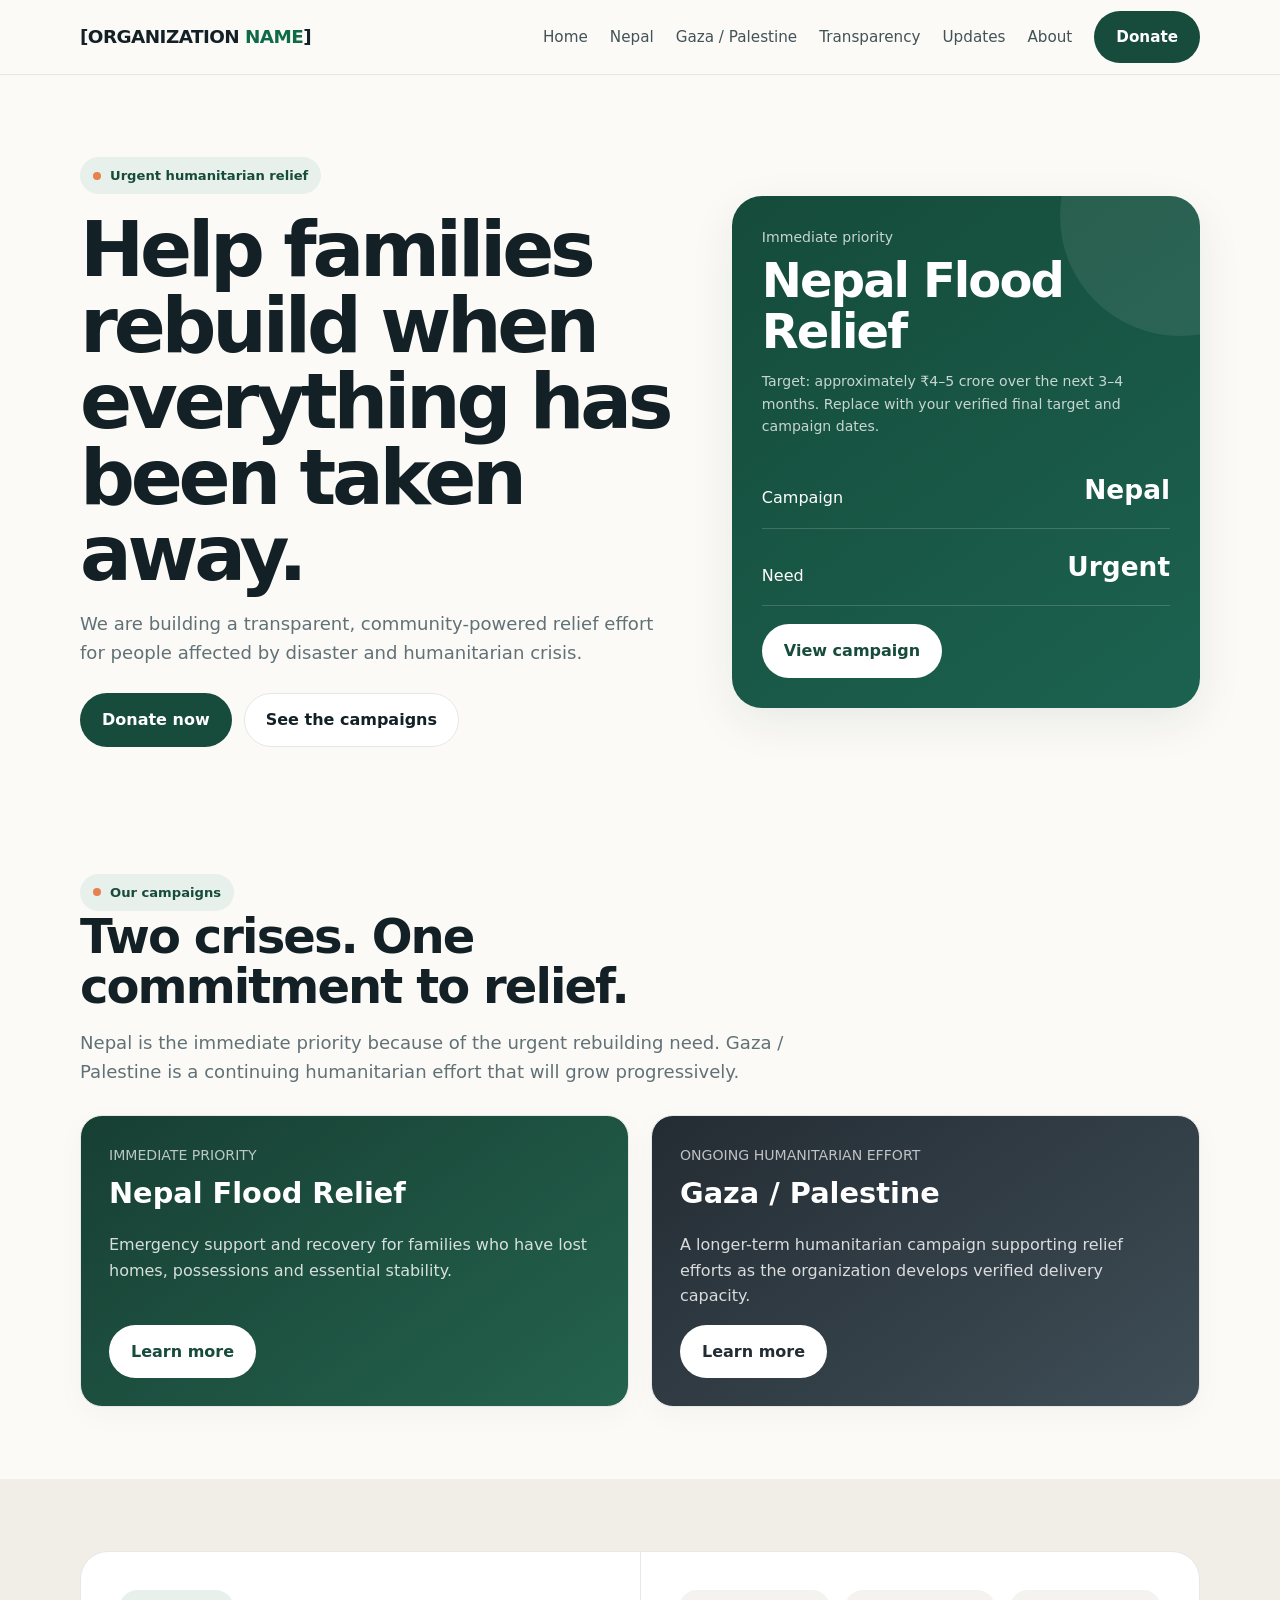
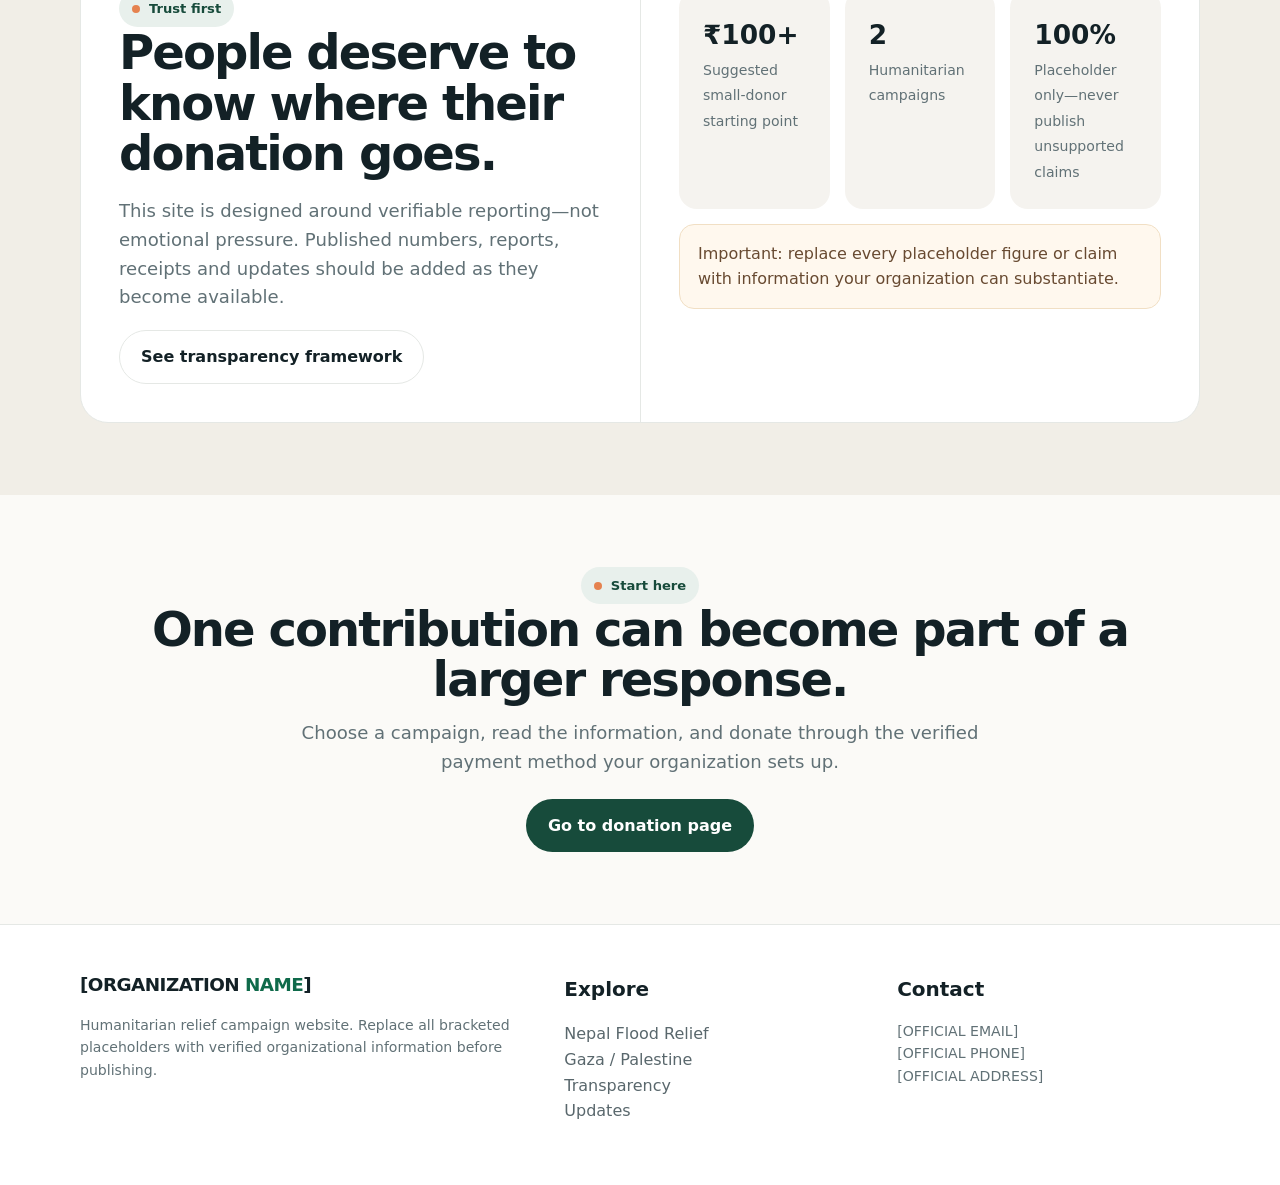
==== index.html @ 9896274b "Add files via upload" ====
<!doctype html>
<html lang="en">
<head>
<meta charset="utf-8">
<meta name="viewport" content="width=device-width, initial-scale=1">
<title>Humanitarian Relief | [ORGANIZATION NAME]</title>
<meta name="description" content="Humanitarian relief campaign website for Nepal flood relief and Gaza / Palestine humanitarian support.">
<link rel="stylesheet" href="styles.css">
</head>
<body>

<nav class="nav">
  <div class="container nav-inner">
    <a class="brand" href="index.html">[ORGANIZATION <span>NAME</span>]</a>
    <button class="menu" aria-label="Open menu" onclick="document.querySelector('.nav-links').classList.toggle('open')">☰</button>
    <div class="nav-links">
      <a href="index.html">Home</a>
      <a href="nepal.html">Nepal</a>
      <a href="gaza.html">Gaza / Palestine</a>
      <a href="transparency.html">Transparency</a>
      <a href="updates.html">Updates</a>
      <a href="about.html">About</a>
      <a class="btn btn-primary" href="donate.html">Donate</a>
    </div>
  </div>
</nav>

<main>
<section class="hero">
  <div class="container hero-grid">
    <div>
      <div class="kicker">Urgent humanitarian relief</div>
      <h1>Help families rebuild when everything has been taken away.</h1>
      <p class="lead">We are building a transparent, community-powered relief effort for people affected by disaster and humanitarian crisis.</p>
      <div class="hero-actions">
        <a class="btn btn-primary" href="donate.html">Donate now</a>
        <a class="btn btn-soft" href="#campaigns">See the campaigns</a>
      </div>
    </div>
    <div class="hero-card">
      <div class="small">Immediate priority</div>
      <h2 style="margin-top:7px">Nepal Flood Relief</h2>
      <p class="small">Target: approximately ₹4–5 crore over the next 3–4 months. Replace with your verified final target and campaign dates.</p>
      <div class="metric"><span>Campaign</span><strong>Nepal</strong></div>
      <div class="metric"><span>Need</span><strong>Urgent</strong></div>
      <a class="btn" style="background:#fff;color:var(--green);margin-top:18px" href="nepal.html">View campaign</a>
    </div>
  </div>
</section>

<section class="section" id="campaigns">
  <div class="container">
    <div style="max-width:720px">
      <div class="kicker">Our campaigns</div>
      <h2>Two crises. One commitment to relief.</h2>
      <p class="lead">Nepal is the immediate priority because of the urgent rebuilding need. Gaza / Palestine is a continuing humanitarian effort that will grow progressively.</p>
    </div>
    <div class="grid-2" style="margin-top:28px">
      <article class="card campaign nepal">
        <div>
          <div class="small" style="color:rgba(255,255,255,.7)">IMMEDIATE PRIORITY</div>
          <h3 style="font-size:1.8rem">Nepal Flood Relief</h3>
          <p class="desc">Emergency support and recovery for families who have lost homes, possessions and essential stability.</p>
        </div>
        <a class="btn" style="background:#fff;color:var(--green);align-self:flex-start" href="nepal.html">Learn more</a>
      </article>
      <article class="card campaign gaza">
        <div>
          <div class="small" style="color:rgba(255,255,255,.7)">ONGOING HUMANITARIAN EFFORT</div>
          <h3 style="font-size:1.8rem">Gaza / Palestine</h3>
          <p class="desc">A longer-term humanitarian campaign supporting relief efforts as the organization develops verified delivery capacity.</p>
        </div>
        <a class="btn" style="background:#fff;color:#242c33;align-self:flex-start" href="gaza.html">Learn more</a>
      </article>
    </div>
  </div>
</section>

<section class="section section-alt">
  <div class="container split">
    <div>
      <div class="kicker">Trust first</div>
      <h2>People deserve to know where their donation goes.</h2>
      <p class="lead">This site is designed around verifiable reporting—not emotional pressure. Published numbers, reports, receipts and updates should be added as they become available.</p>
      <a class="btn btn-soft" href="transparency.html">See transparency framework</a>
    </div>
    <div>
      <div class="statrow">
        <div class="stat"><strong>₹100+</strong><span class="small">Suggested small-donor starting point</span></div>
        <div class="stat"><strong>2</strong><span class="small">Humanitarian campaigns</span></div>
        <div class="stat"><strong>100%</strong><span class="small">Placeholder only—never publish unsupported claims</span></div>
      </div>
      <p class="note" style="margin-top:15px">Important: replace every placeholder figure or claim with information your organization can substantiate.</p>
    </div>
  </div>
</section>

<section class="section">
  <div class="container center">
    <div class="kicker">Start here</div>
    <h2>One contribution can become part of a larger response.</h2>
    <p class="lead" style="margin:0 auto 22px">Choose a campaign, read the information, and donate through the verified payment method your organization sets up.</p>
    <a class="btn btn-primary" href="donate.html">Go to donation page</a>
  </div>
</section>
</main>

<footer class="footer">
  <div class="container footer-grid">
    <div>
      <div class="brand">[ORGANIZATION <span>NAME</span>]</div>
      <p class="small">Humanitarian relief campaign website. Replace all bracketed placeholders with verified organizational information before publishing.</p>
    </div>
    <div>
      <h3>Explore</h3>
      <p><a href="nepal.html">Nepal Flood Relief</a><br><a href="gaza.html">Gaza / Palestine</a><br><a href="transparency.html">Transparency</a><br><a href="updates.html">Updates</a></p>
    </div>
    <div>
      <h3>Contact</h3>
      <p class="small">[OFFICIAL EMAIL]<br>[OFFICIAL PHONE]<br>[OFFICIAL ADDRESS]</p>
    </div>
  </div>
</footer>

</body>
</html>
---- styles.css ----
:root{
  --ink:#132126;
  --muted:#617176;
  --paper:#fbfaf7;
  --white:#fff;
  --line:#e5e8e5;
  --green:#174b3b;
  --green2:#0f6a4a;
  --sand:#eee5d6;
  --orange:#e5824f;
  --shadow:0 14px 45px rgba(19,33,38,.08);
  --radius:22px;
}
*{box-sizing:border-box}
html{scroll-behavior:smooth}
body{margin:0;font-family:Inter,system-ui,-apple-system,BlinkMacSystemFont,"Segoe UI",sans-serif;color:var(--ink);background:var(--paper);line-height:1.6}
a{color:inherit;text-decoration:none}
img{max-width:100%;display:block}
.container{width:min(1120px,92%);margin:auto}
.nav{position:sticky;top:0;z-index:20;background:rgba(251,250,247,.92);backdrop-filter:blur(14px);border-bottom:1px solid var(--line)}
.nav-inner{height:74px;display:flex;align-items:center;justify-content:space-between;gap:20px}
.brand{font-weight:850;letter-spacing:-.03em;font-size:1.15rem}
.brand span{color:var(--green2)}
.nav-links{display:flex;gap:22px;align-items:center;font-size:.95rem;color:#435257}
.nav-links a:hover{color:var(--green2)}
.menu{display:none;border:0;background:transparent;font-size:1.4rem}
.btn{display:inline-flex;align-items:center;justify-content:center;border-radius:999px;padding:13px 21px;font-weight:750;border:1px solid transparent;cursor:pointer;transition:.2s}
.btn-primary{background:var(--green);color:#fff}
.btn-primary:hover{transform:translateY(-1px);background:#103b2f}
.btn-soft{background:#fff;border-color:var(--line)}
.btn-soft:hover{border-color:#c9d0cb}
.hero{padding:82px 0 55px}
.hero-grid{display:grid;grid-template-columns:1.12fr .88fr;gap:56px;align-items:center}
.kicker{display:inline-flex;align-items:center;gap:9px;background:#e8f0ec;color:var(--green);padding:8px 13px;border-radius:999px;font-weight:800;font-size:.82rem}
.kicker:before{content:"";width:8px;height:8px;border-radius:50%;background:var(--orange)}
h1{font-size:clamp(2.7rem,6vw,5.2rem);line-height:.99;letter-spacing:-.055em;margin:18px 0}
h2{font-size:clamp(2rem,4vw,3rem);letter-spacing:-.04em;line-height:1.05;margin:0 0 14px}
h3{margin:.2rem 0 .55rem;font-size:1.25rem}
.lead{font-size:1.13rem;color:var(--muted);max-width:64ch}
.hero-actions{display:flex;gap:12px;flex-wrap:wrap;margin-top:25px}
.hero-card{background:linear-gradient(145deg,#154b3a,#1c6250);color:#fff;border-radius:30px;padding:30px;box-shadow:var(--shadow);position:relative;overflow:hidden}
.hero-card:after{content:"";position:absolute;width:240px;height:240px;border-radius:50%;right:-100px;top:-100px;background:rgba(255,255,255,.08)}
.metric{display:flex;justify-content:space-between;gap:15px;align-items:end;padding:17px 0;border-bottom:1px solid rgba(255,255,255,.17)}
.metric:last-child{border-bottom:0}
.metric strong{font-size:1.65rem}
.small{font-size:.88rem;color:var(--muted)}
.hero-card .small{color:rgba(255,255,255,.76)}
.section{padding:72px 0}
.section-alt{background:#f1eee7}
.grid-2{display:grid;grid-template-columns:repeat(2,1fr);gap:22px}
.grid-3{display:grid;grid-template-columns:repeat(3,1fr);gap:22px}
.card{background:#fff;border:1px solid var(--line);border-radius:var(--radius);padding:25px;box-shadow:0 8px 30px rgba(19,33,38,.03)}
.campaign{padding:28px;min-height:270px;display:flex;flex-direction:column;justify-content:space-between}
.campaign.nepal{background:linear-gradient(145deg,#173f33,#24634e);color:#fff}
.campaign.gaza{background:linear-gradient(145deg,#242c33,#3f4e57);color:#fff}
.campaign .desc{color:rgba(255,255,255,.82)}
.progress{height:10px;border-radius:999px;background:rgba(255,255,255,.18);overflow:hidden;margin:17px 0 8px}
.progress > div{height:100%;width:18%;background:#fff;border-radius:inherit}
.split{display:grid;grid-template-columns:1fr 1fr;gap:0;border:1px solid var(--line);border-radius:28px;overflow:hidden;background:#fff}
.split > div{padding:38px}
.split > div+div{border-left:1px solid var(--line)}
.statrow{display:grid;grid-template-columns:repeat(3,1fr);gap:15px}
.stat{padding:24px;border-radius:18px;background:#f5f3ef}
.stat strong{font-size:1.65rem;display:block}
.quote{font-size:1.35rem;line-height:1.4}
.footer{padding:45px 0;border-top:1px solid var(--line);background:#fff}
.footer-grid{display:grid;grid-template-columns:1.2fr .8fr .8fr;gap:30px}
footer a{color:#59676c}
.form{display:grid;gap:14px}
label{font-weight:700;font-size:.93rem}
input,select,textarea{width:100%;padding:14px 15px;border:1px solid #dfe3e0;border-radius:14px;font:inherit;background:#fff}
textarea{min-height:125px;resize:vertical}
.note{padding:16px 18px;background:#fff8ee;border:1px solid #f1dfc4;border-radius:15px;color:#684a31}
.center{text-align:center}
.breadcrumb{font-size:.9rem;color:var(--muted);margin-bottom:18px}
.page-hero{padding:65px 0 28px}
.faq details{background:#fff;border:1px solid var(--line);border-radius:16px;padding:18px 20px}
.faq details+details{margin-top:12px}
.faq summary{cursor:pointer;font-weight:800}
@media(max-width:820px){
  .nav-links{display:none;position:absolute;top:74px;left:0;right:0;background:var(--paper);padding:16px 4%;border-bottom:1px solid var(--line);flex-direction:column;align-items:flex-start}
  .nav-links.open{display:flex}
  .menu{display:block}
  .hero-grid,.grid-2,.grid-3,.split,.footer-grid{grid-template-columns:1fr}
  .split > div+div{border-left:0;border-top:1px solid var(--line)}
  .statrow{grid-template-columns:1fr}
  .hero{padding-top:54px}
  .section{padding:55px 0}
}
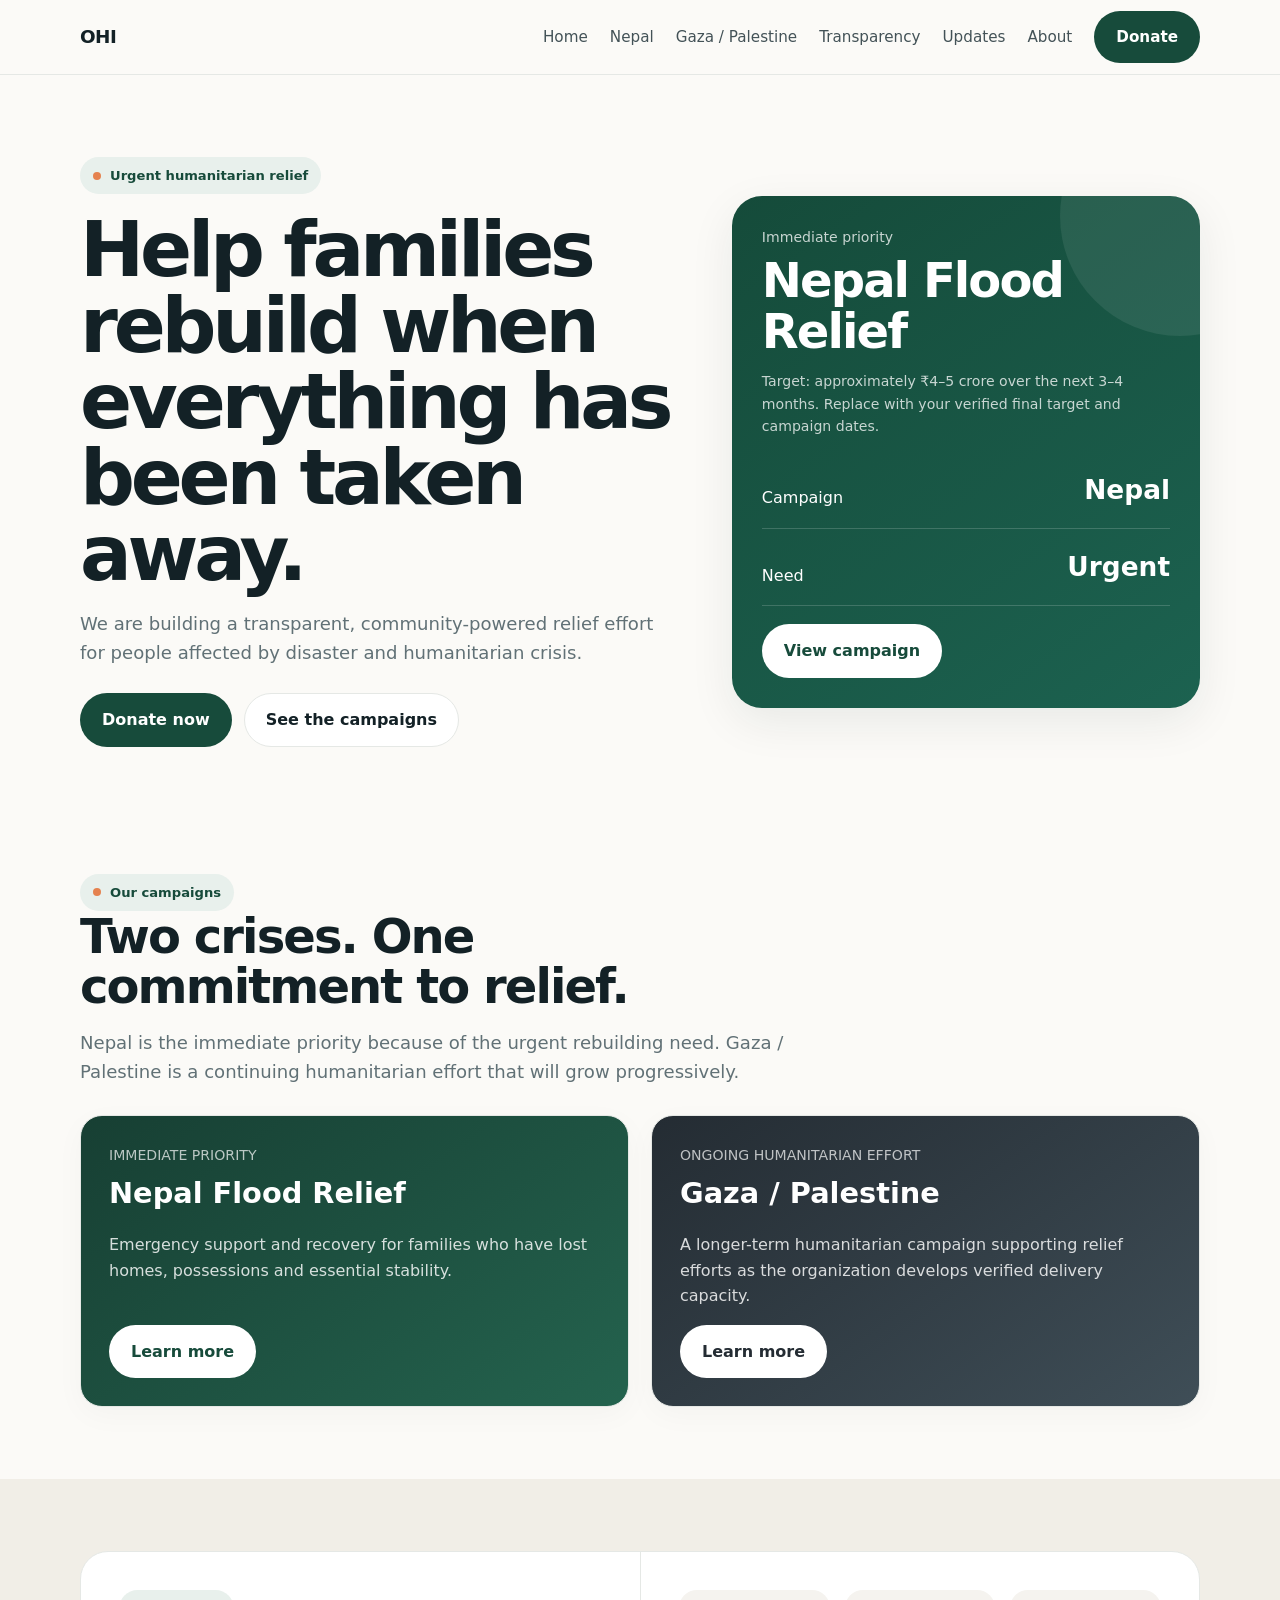
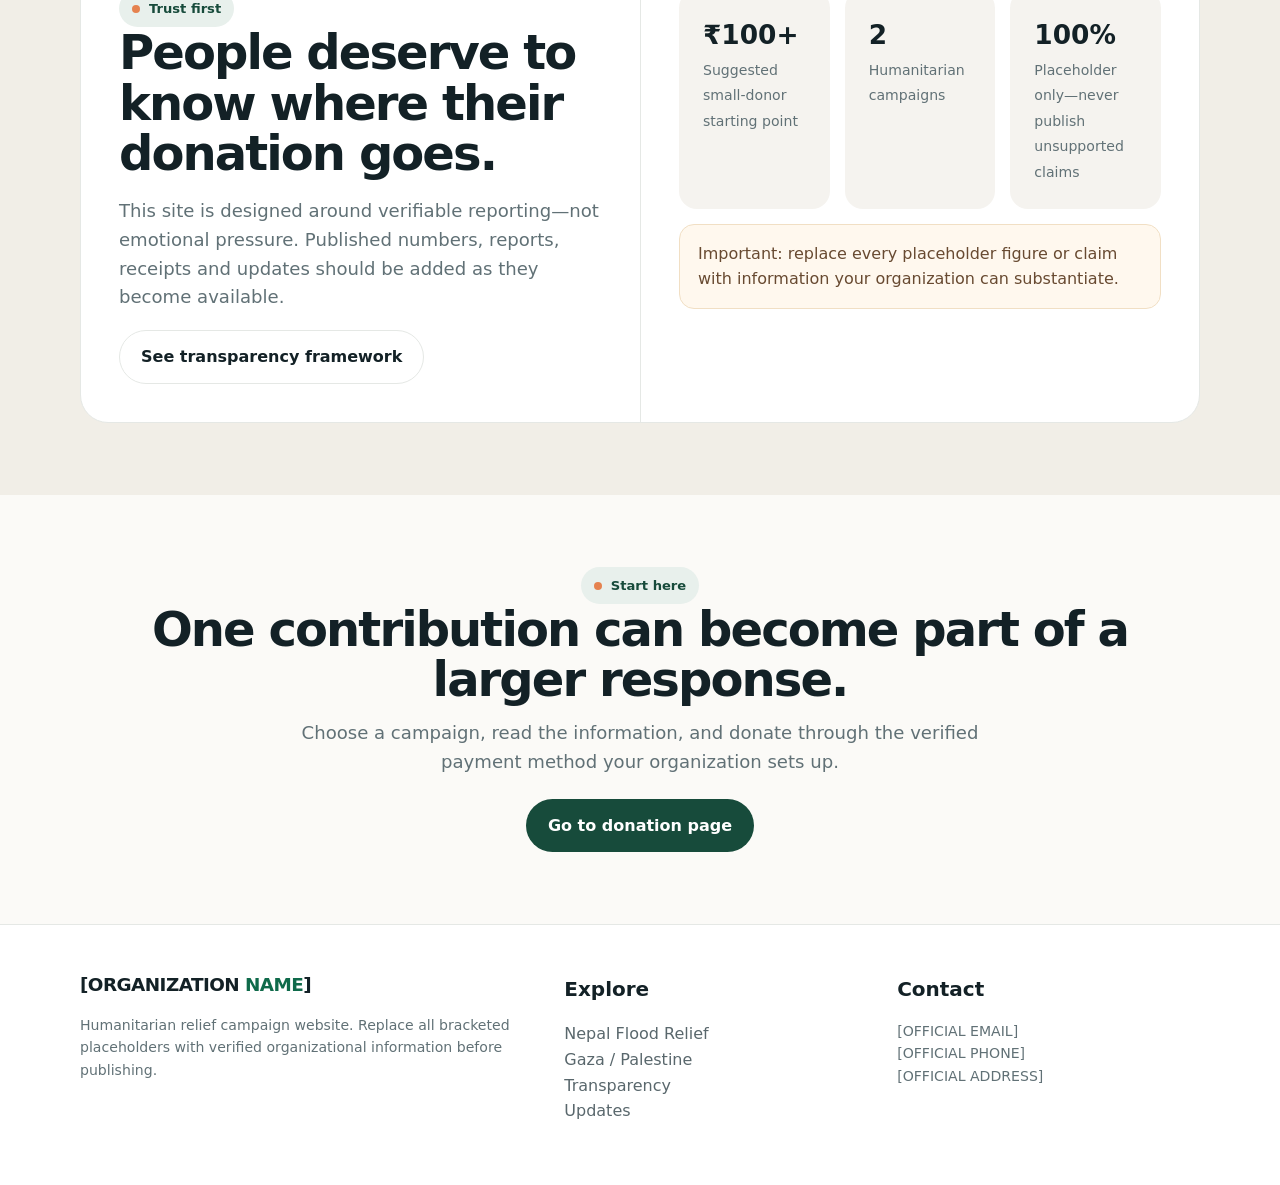
==== commit 1406b6e8: "Update index.html" ====
--- a/index.html
+++ b/index.html
@@ -11,7 +11,7 @@
 
 <nav class="nav">
   <div class="container nav-inner">
-    <a class="brand" href="index.html">[ORGANIZATION <span>NAME</span>]</a>
+    <a class="brand" href="index.html">OHI</a>
     <button class="menu" aria-label="Open menu" onclick="document.querySelector('.nav-links').classList.toggle('open')">☰</button>
     <div class="nav-links">
       <a href="index.html">Home</a>
@@ -123,4 +123,4 @@
 </footer>
 
 </body>
-</html>+</html>
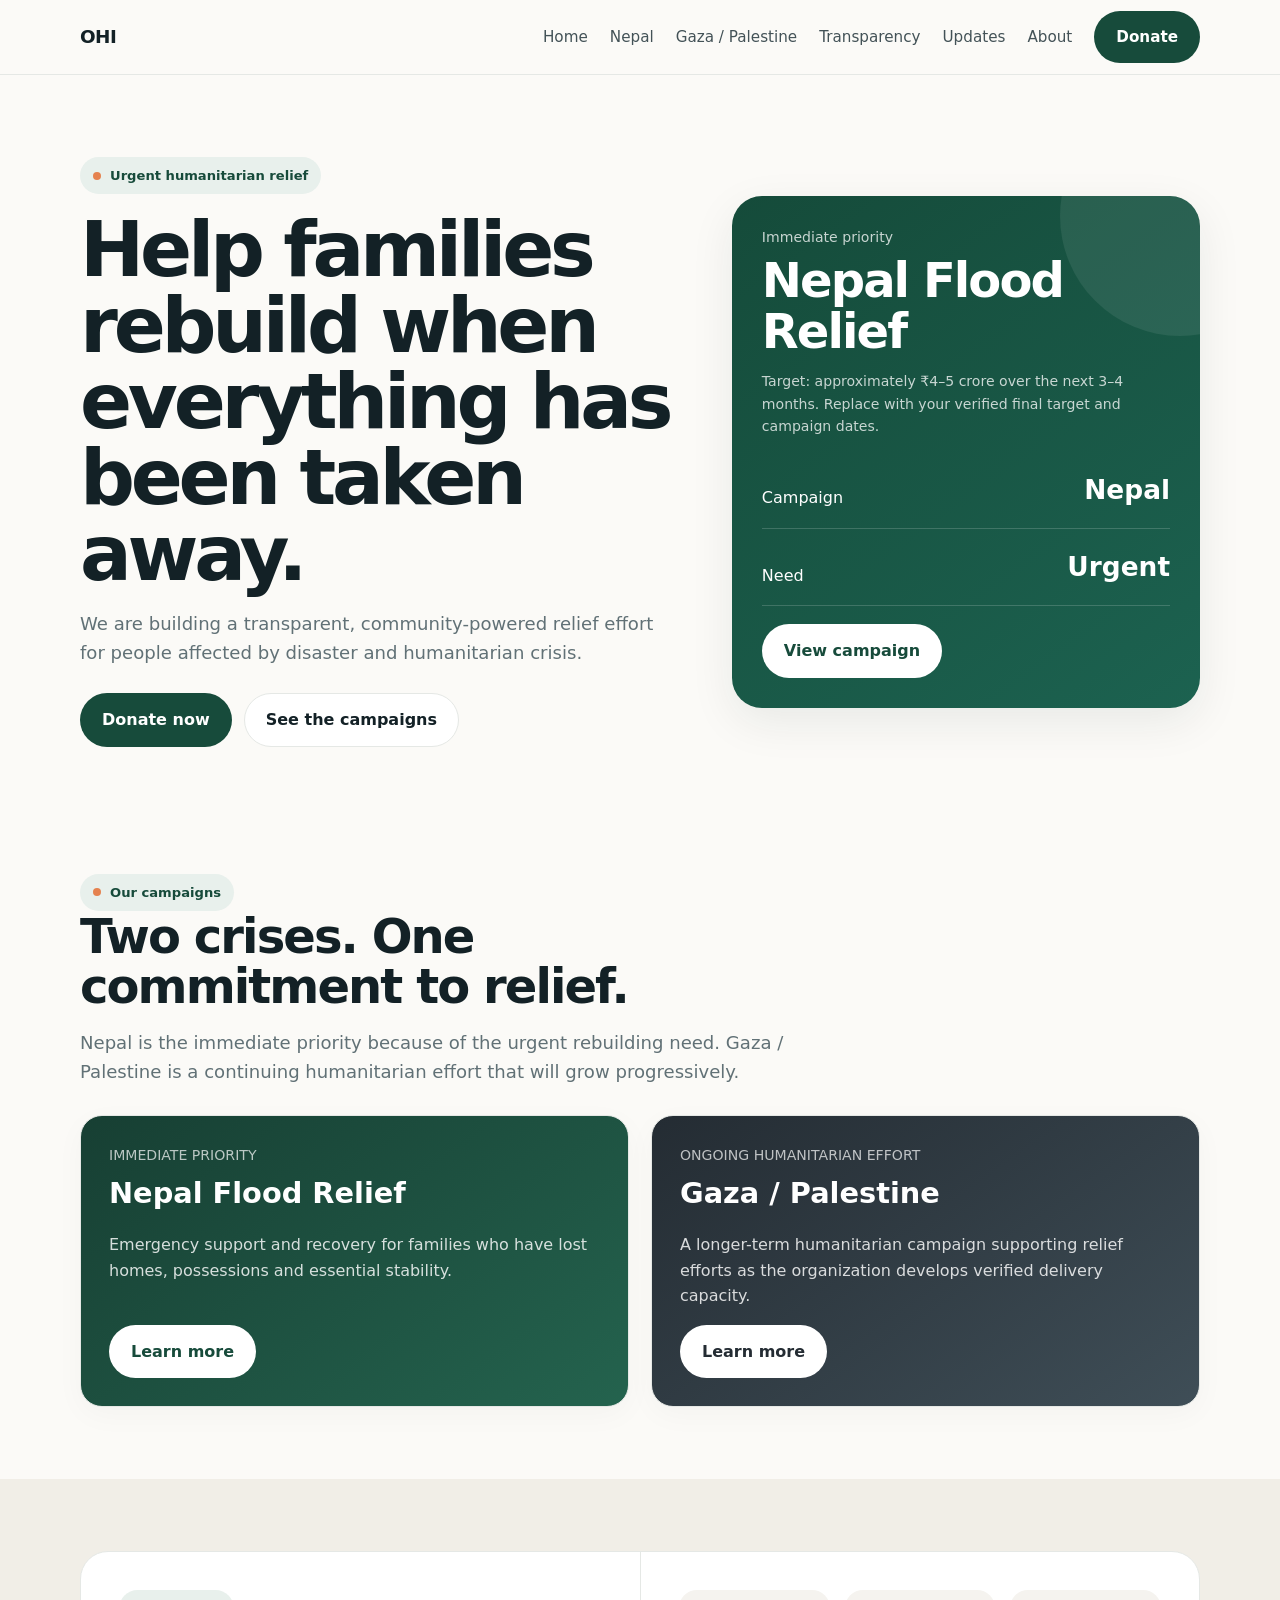
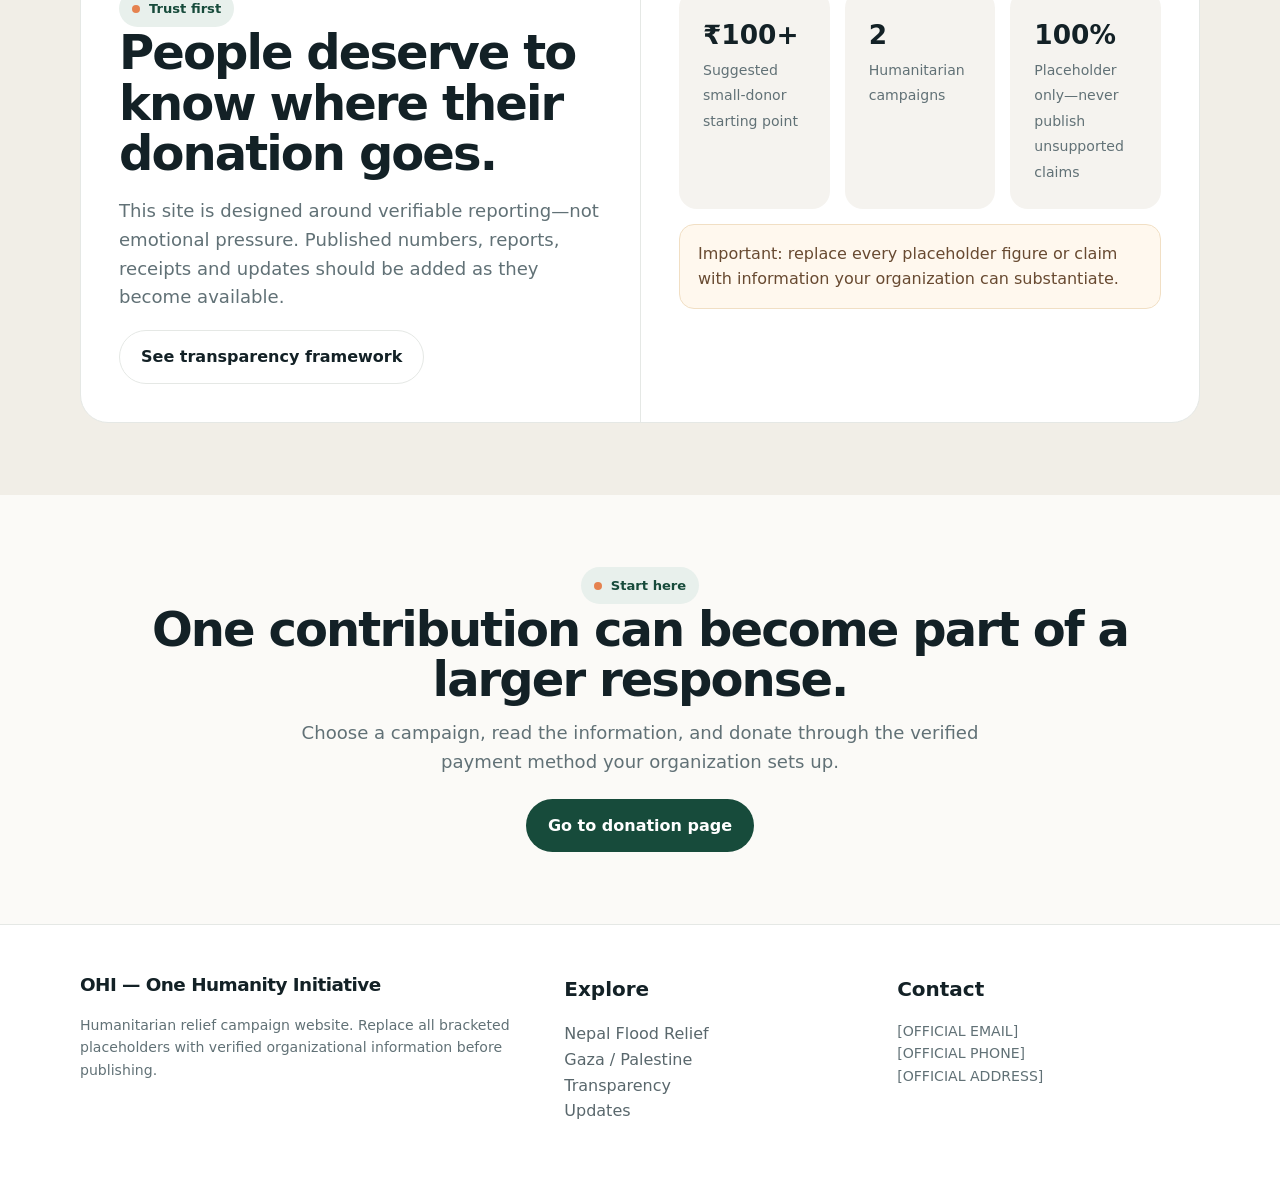
==== commit 0c547712: "Update index.html" ====
--- a/index.html
+++ b/index.html
@@ -3,7 +3,7 @@
 <head>
 <meta charset="utf-8">
 <meta name="viewport" content="width=device-width, initial-scale=1">
-<title>Humanitarian Relief | [ORGANIZATION NAME]</title>
+<title>OHI | One Humanity Initiative</title>
 <meta name="description" content="Humanitarian relief campaign website for Nepal flood relief and Gaza / Palestine humanitarian support.">
 <link rel="stylesheet" href="styles.css">
 </head>
@@ -108,7 +108,7 @@
 <footer class="footer">
   <div class="container footer-grid">
     <div>
-      <div class="brand">[ORGANIZATION <span>NAME</span>]</div>
+      <div class="brand">OHI — One Humanity Initiative</div>
       <p class="small">Humanitarian relief campaign website. Replace all bracketed placeholders with verified organizational information before publishing.</p>
     </div>
     <div>
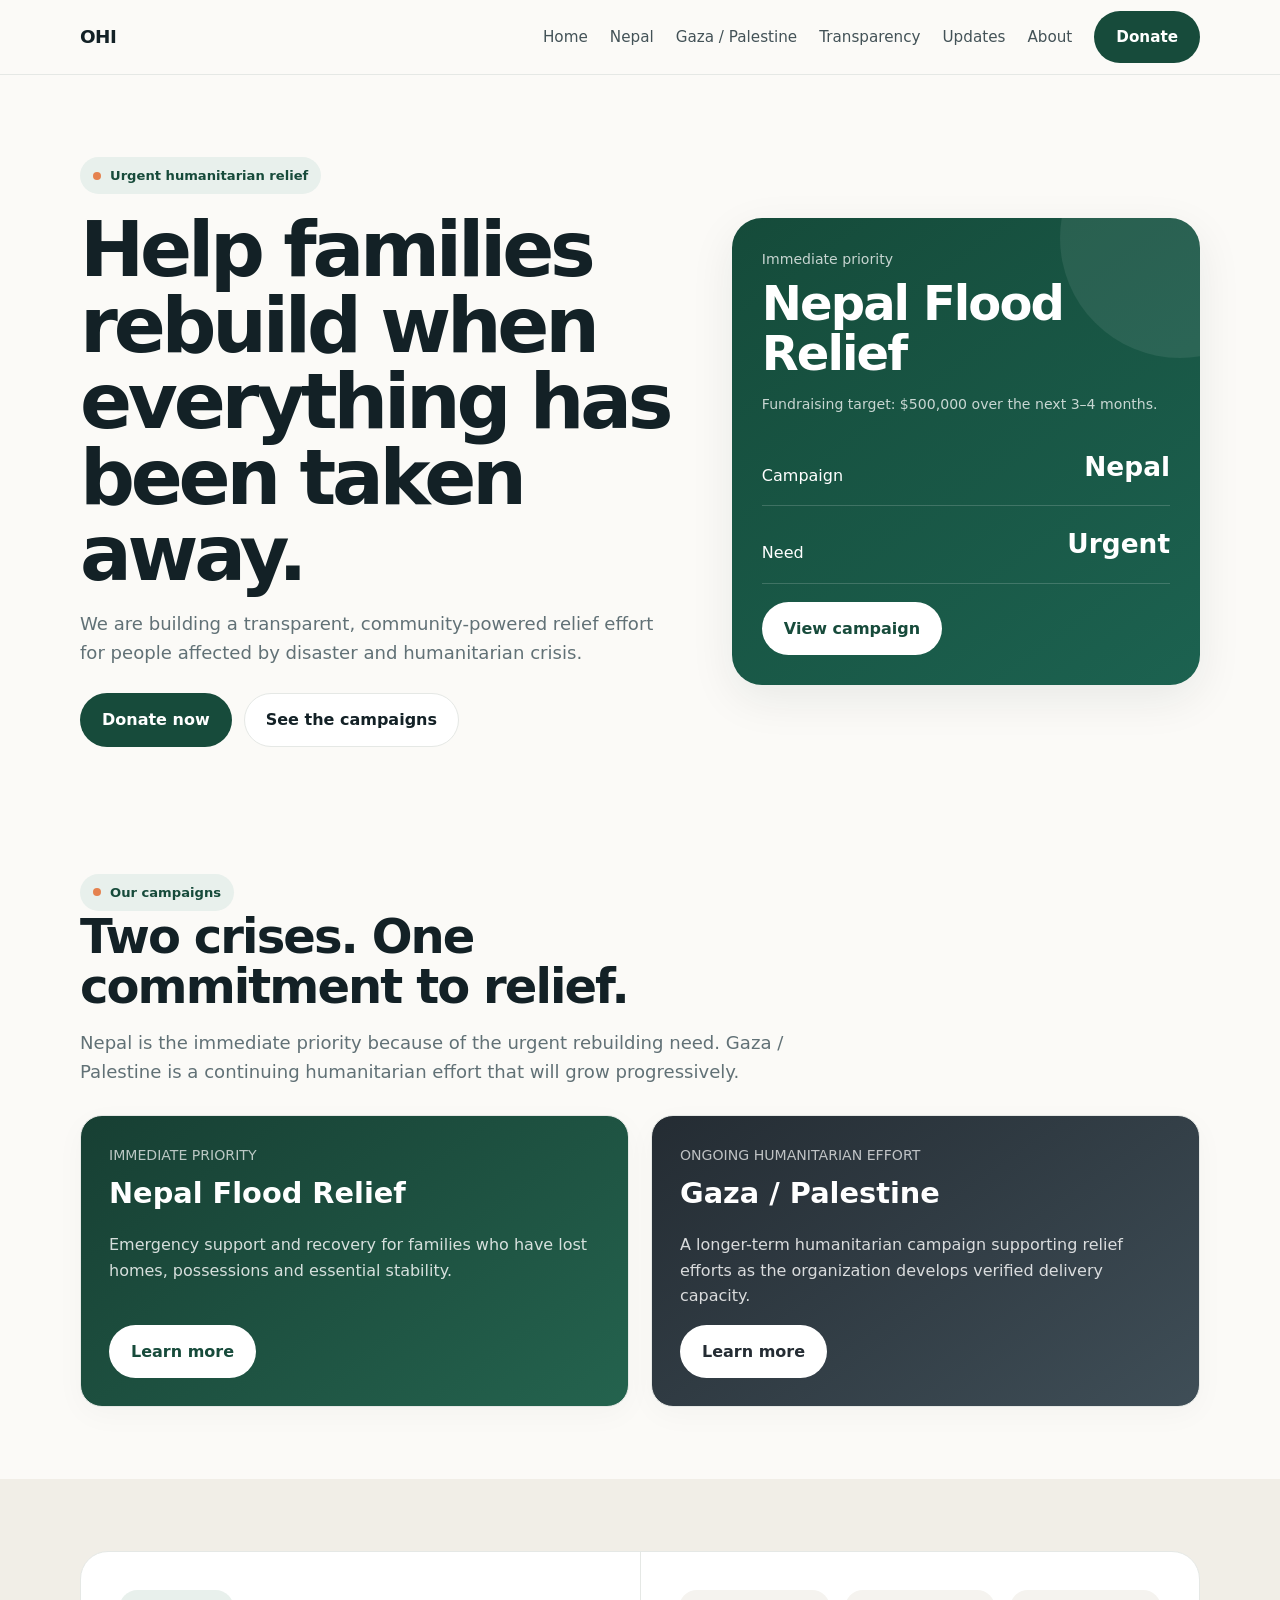
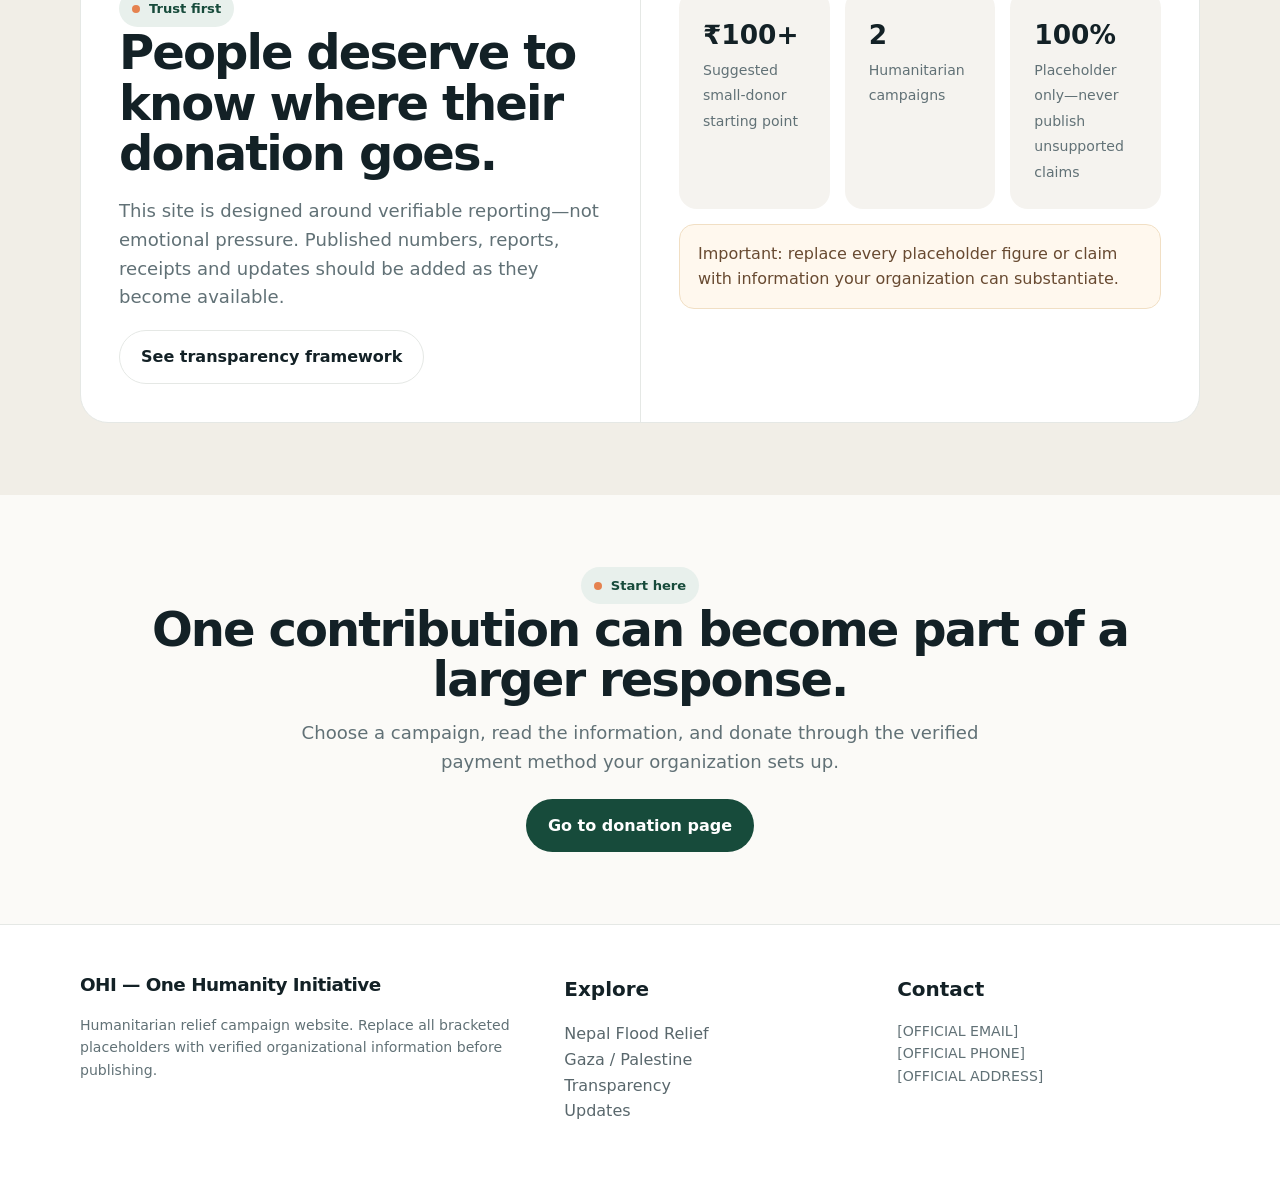
==== commit f1d7e4d1: "Update index.html" ====
--- a/index.html
+++ b/index.html
@@ -40,7 +40,7 @@
     <div class="hero-card">
       <div class="small">Immediate priority</div>
       <h2 style="margin-top:7px">Nepal Flood Relief</h2>
-      <p class="small">Target: approximately ₹4–5 crore over the next 3–4 months. Replace with your verified final target and campaign dates.</p>
+      <p class="small">Fundraising target: $500,000 over the next 3–4 months. </p>
       <div class="metric"><span>Campaign</span><strong>Nepal</strong></div>
       <div class="metric"><span>Need</span><strong>Urgent</strong></div>
       <a class="btn" style="background:#fff;color:var(--green);margin-top:18px" href="nepal.html">View campaign</a>
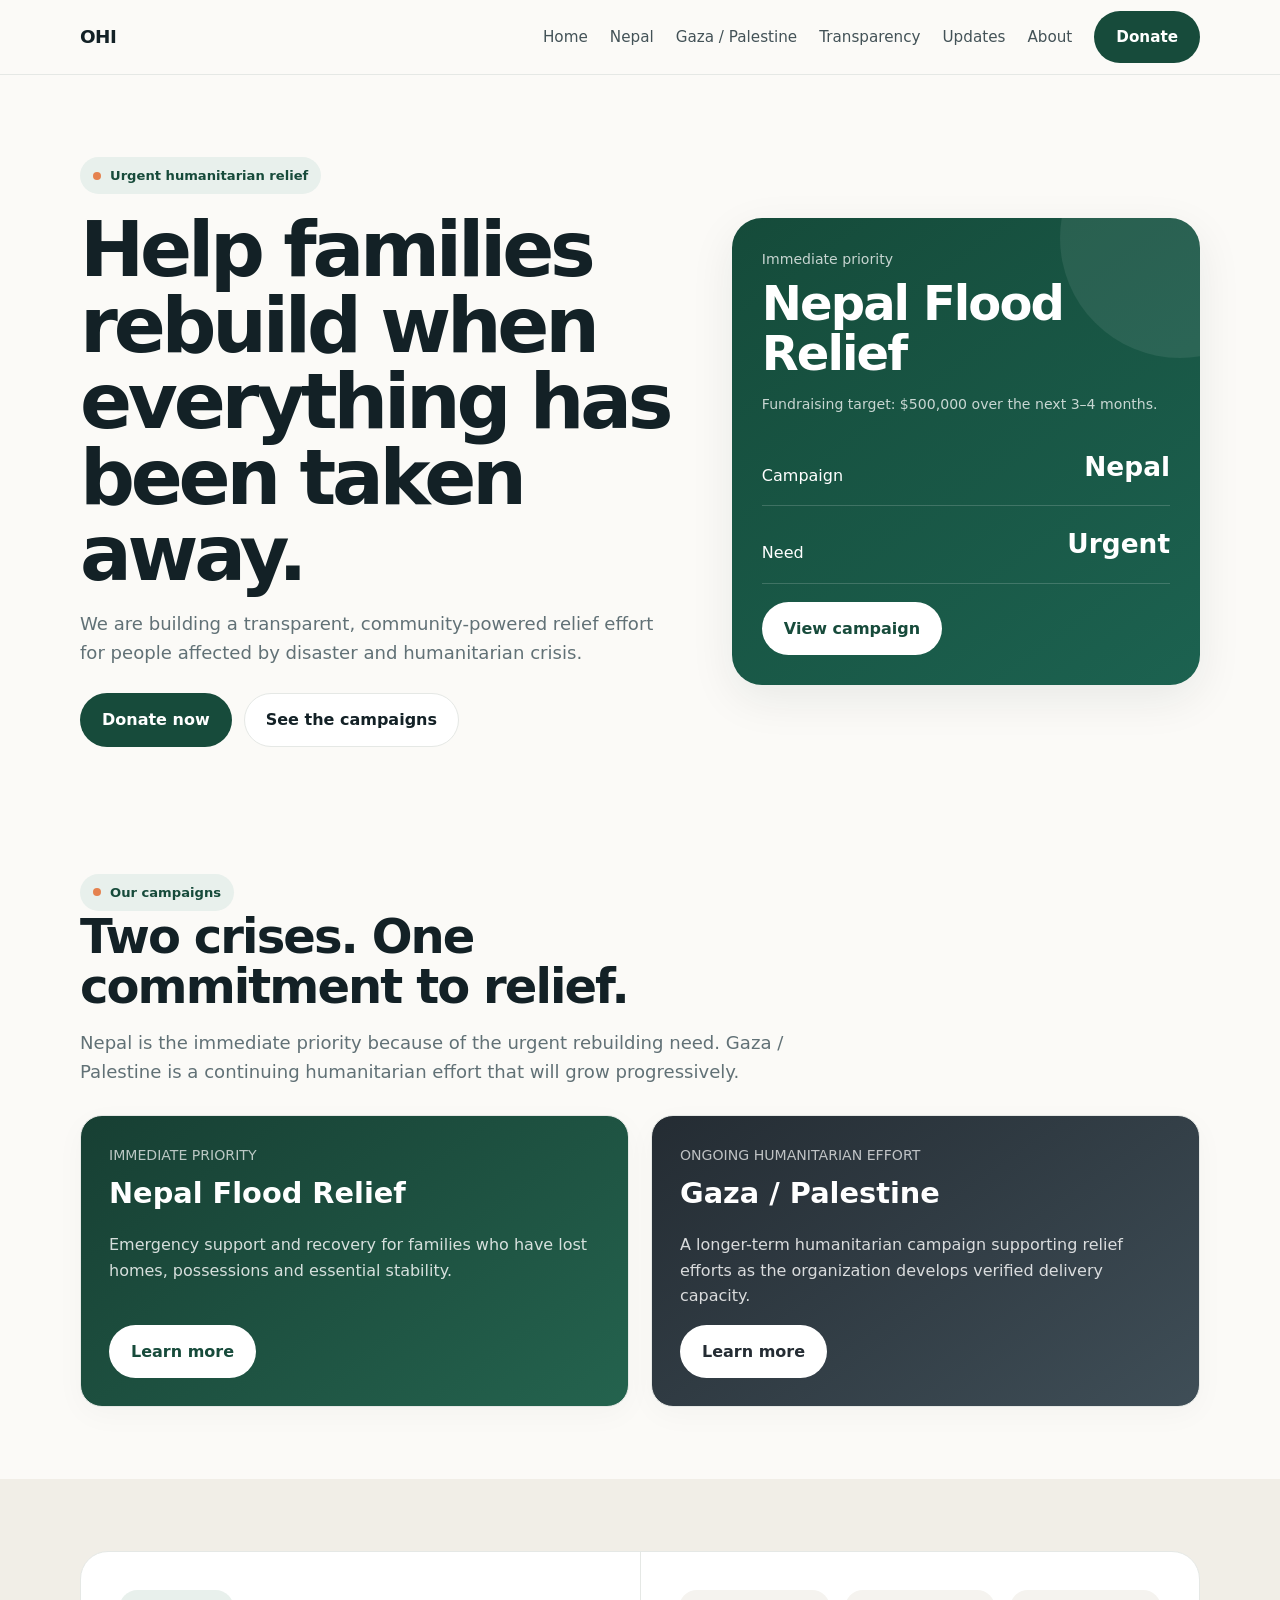
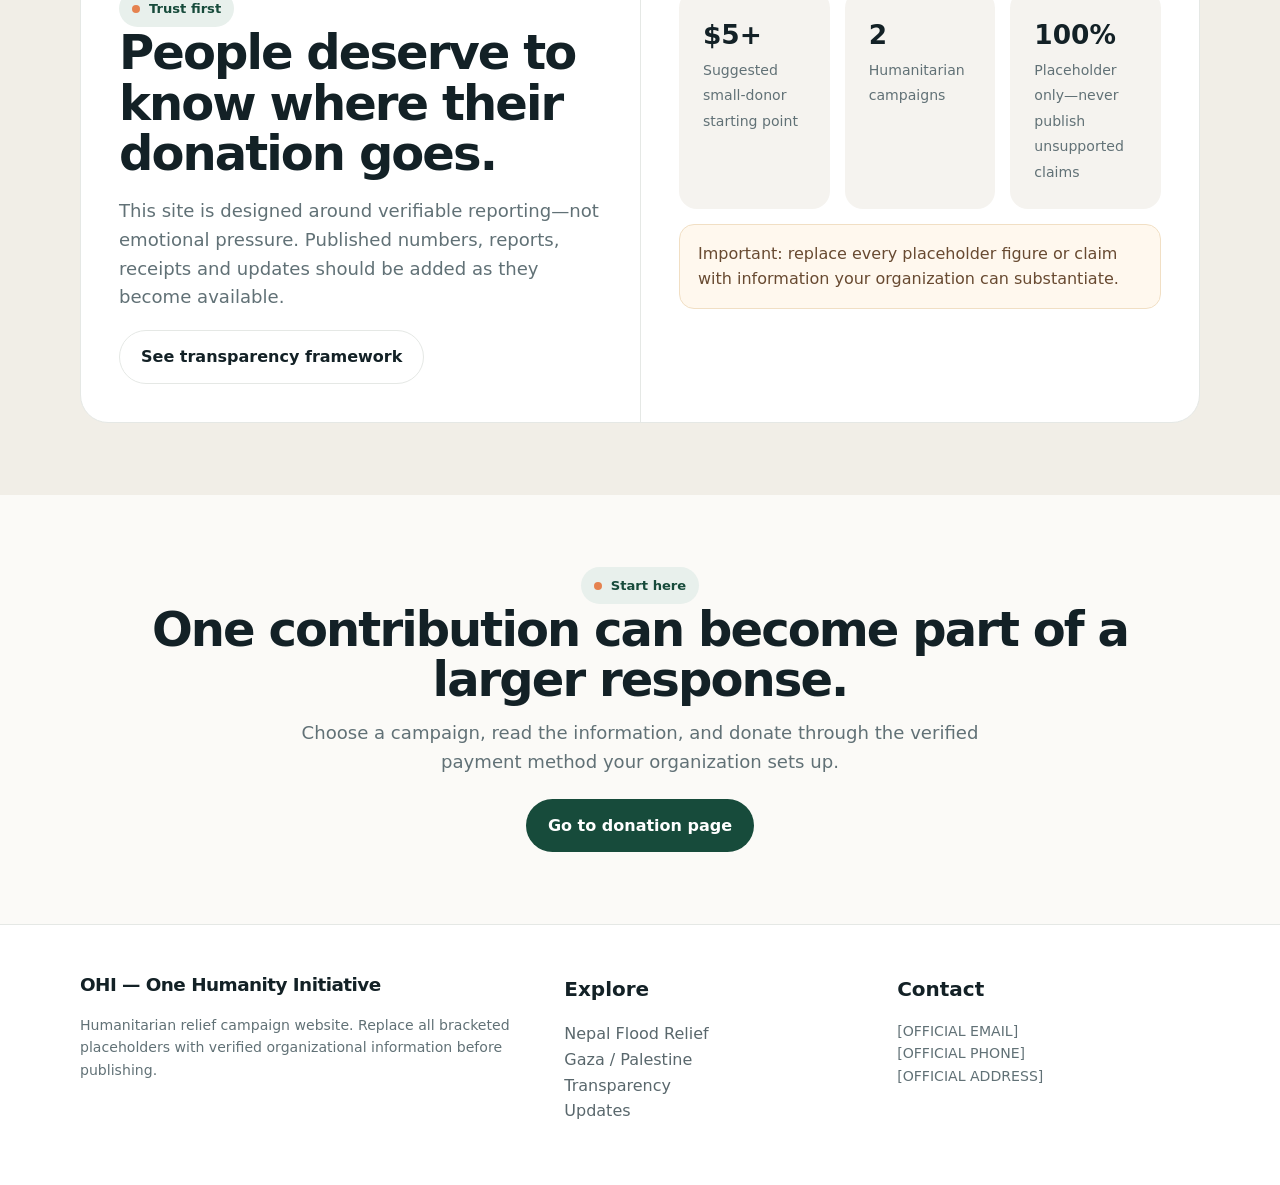
==== commit e6a1de71: "Update index.html" ====
--- a/index.html
+++ b/index.html
@@ -86,7 +86,7 @@
     </div>
     <div>
       <div class="statrow">
-        <div class="stat"><strong>₹100+</strong><span class="small">Suggested small-donor starting point</span></div>
+        <div class="stat"><strong>$5+</strong><span class="small">Suggested small-donor starting point</span></div>
         <div class="stat"><strong>2</strong><span class="small">Humanitarian campaigns</span></div>
         <div class="stat"><strong>100%</strong><span class="small">Placeholder only—never publish unsupported claims</span></div>
       </div>
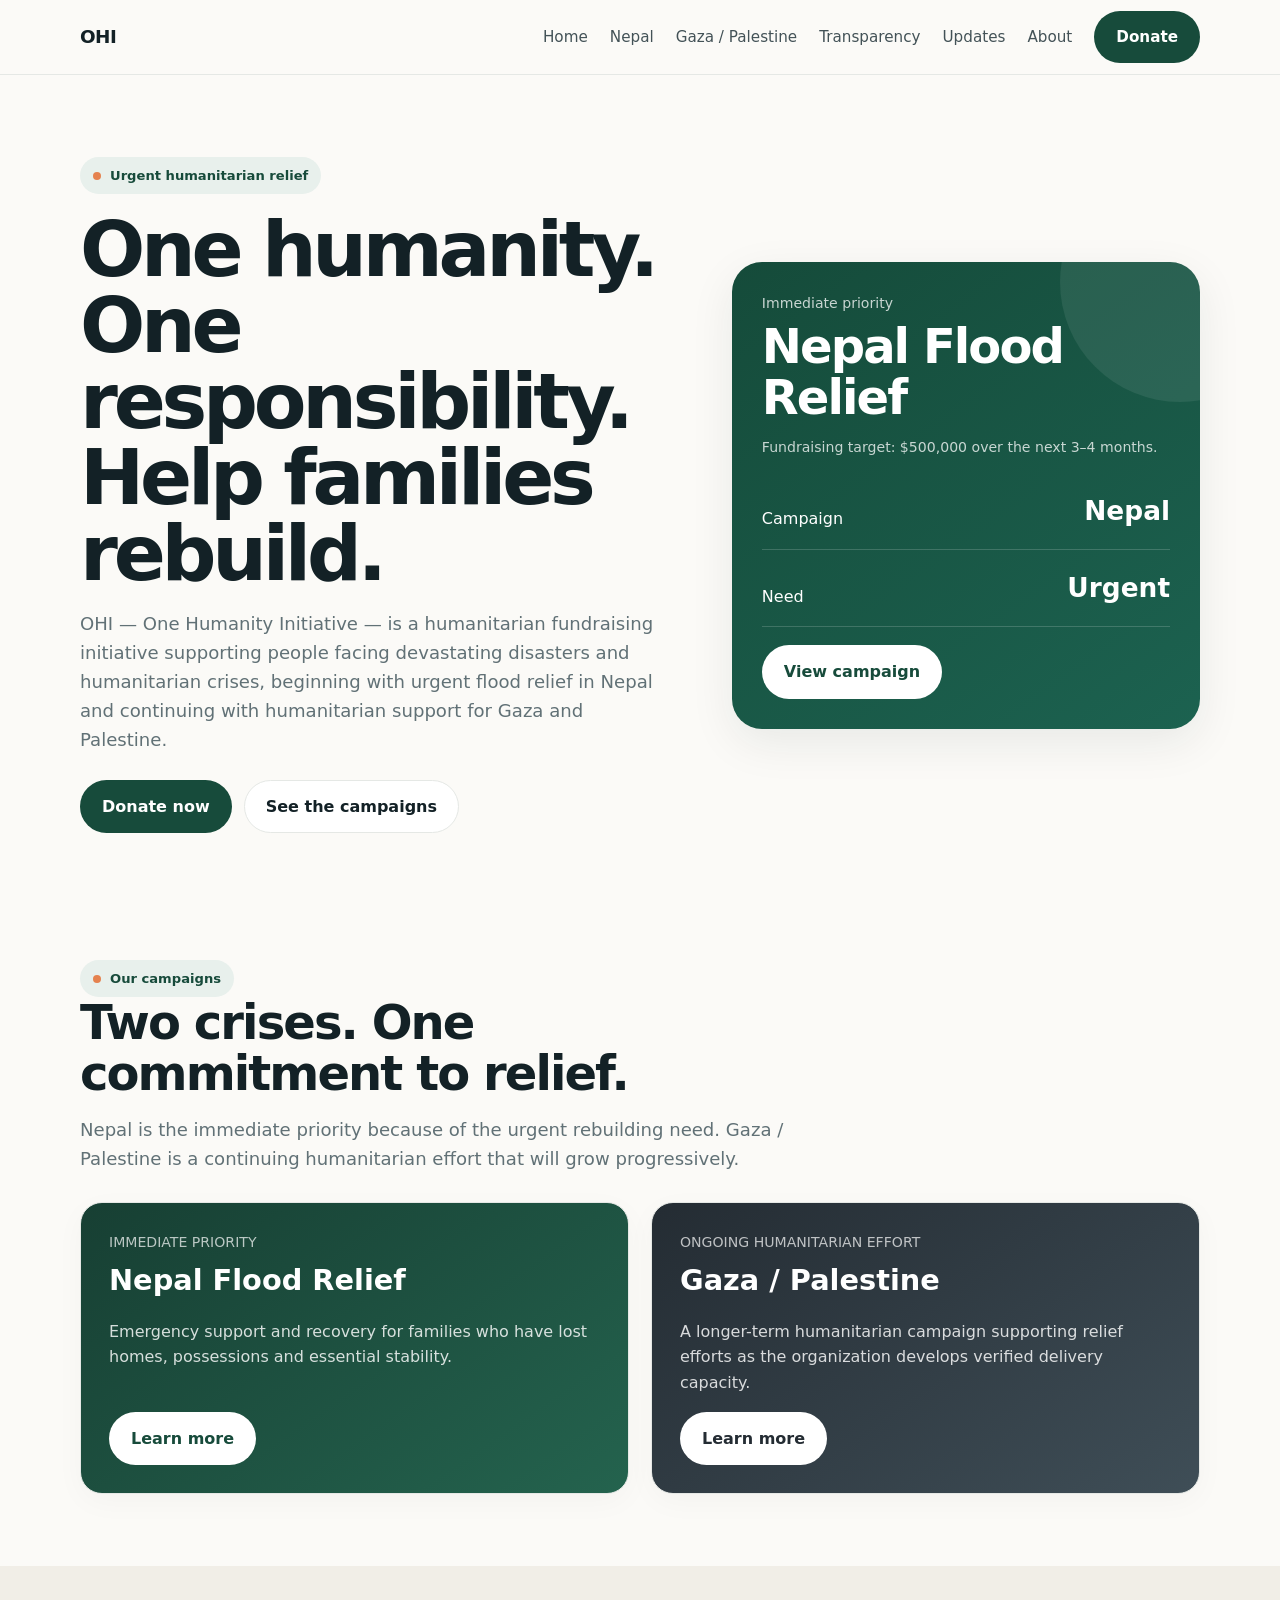
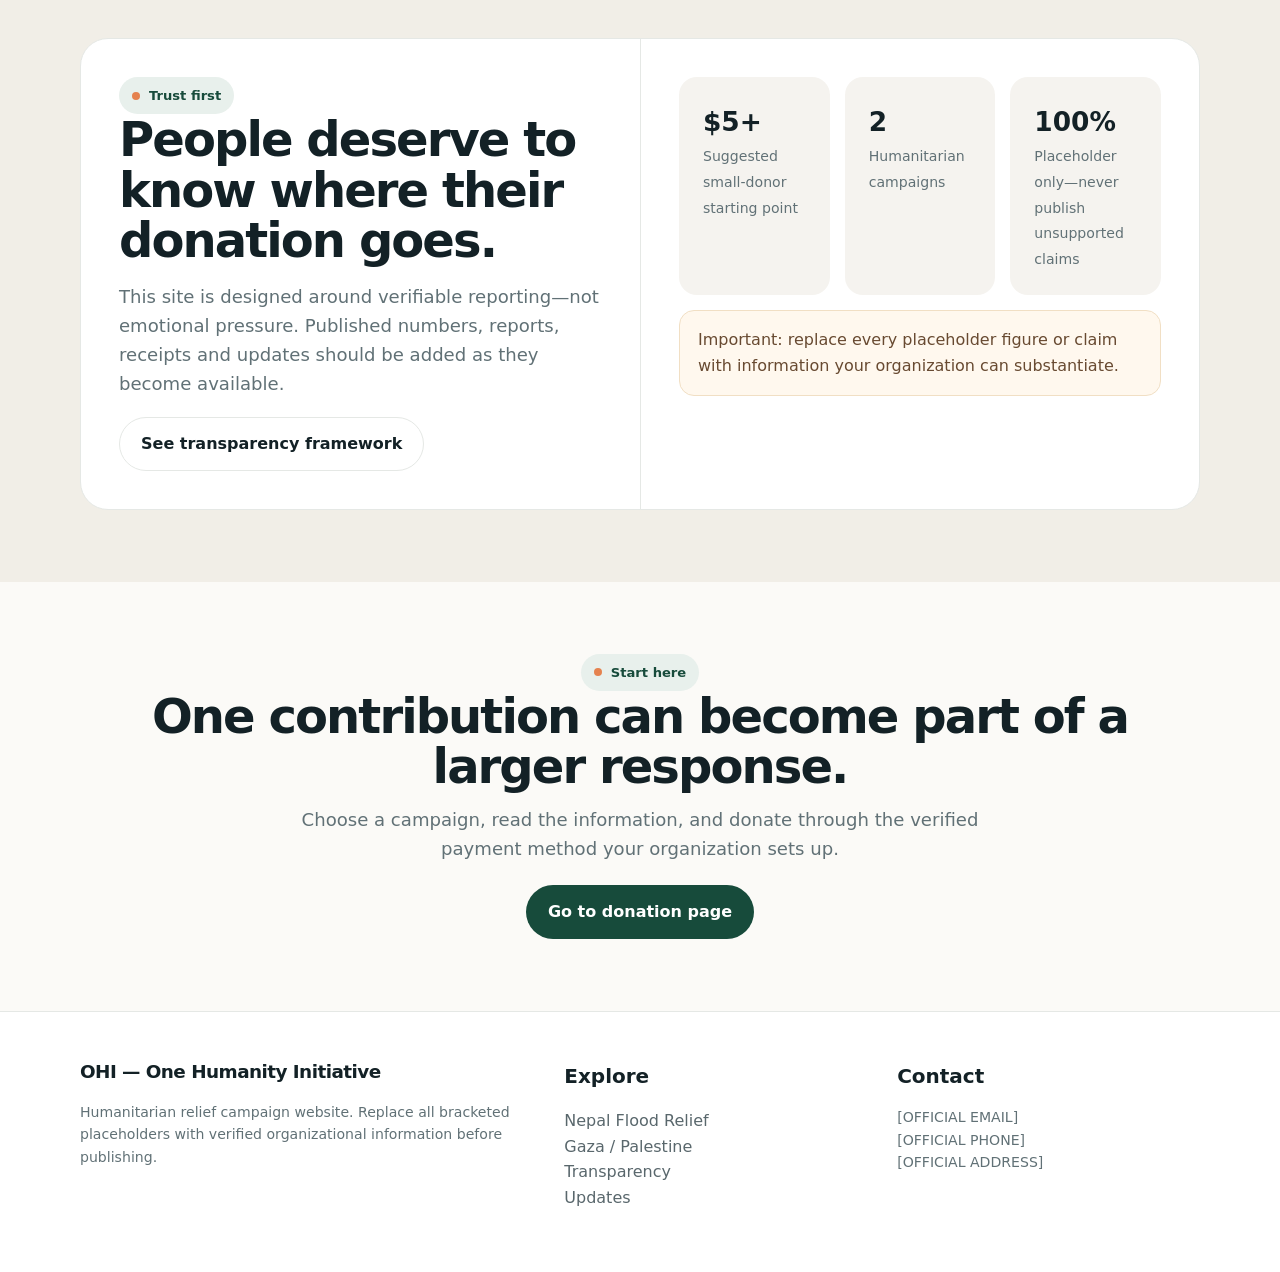
==== commit 49ad45ce: "Update index.html" ====
--- a/index.html
+++ b/index.html
@@ -30,8 +30,8 @@
   <div class="container hero-grid">
     <div>
       <div class="kicker">Urgent humanitarian relief</div>
-      <h1>Help families rebuild when everything has been taken away.</h1>
-      <p class="lead">We are building a transparent, community-powered relief effort for people affected by disaster and humanitarian crisis.</p>
+      <h1>One humanity. One responsibility. Help families rebuild.</h1>
+      <p class="lead">OHI — One Humanity Initiative — is a humanitarian fundraising initiative supporting people facing devastating disasters and humanitarian crises, beginning with urgent flood relief in Nepal and continuing with humanitarian support for Gaza and Palestine.</p>
       <div class="hero-actions">
         <a class="btn btn-primary" href="donate.html">Donate now</a>
         <a class="btn btn-soft" href="#campaigns">See the campaigns</a>
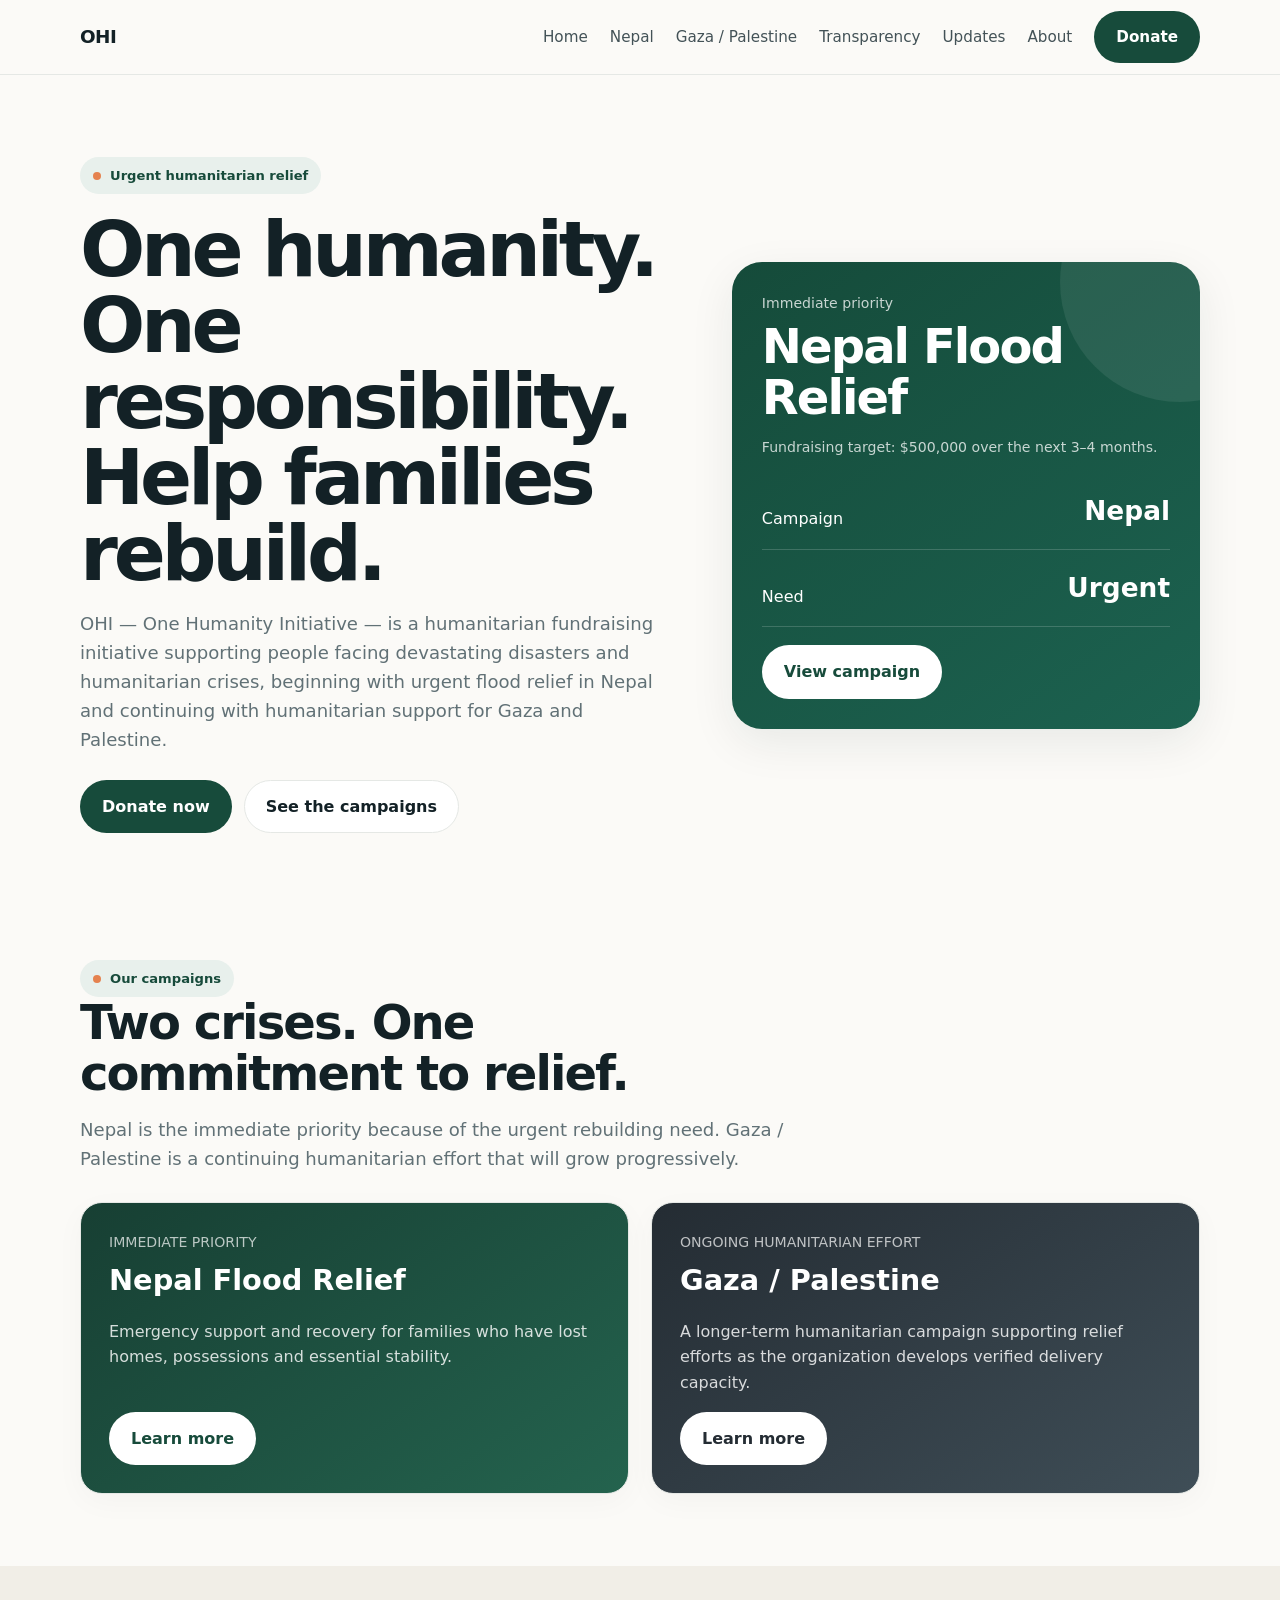
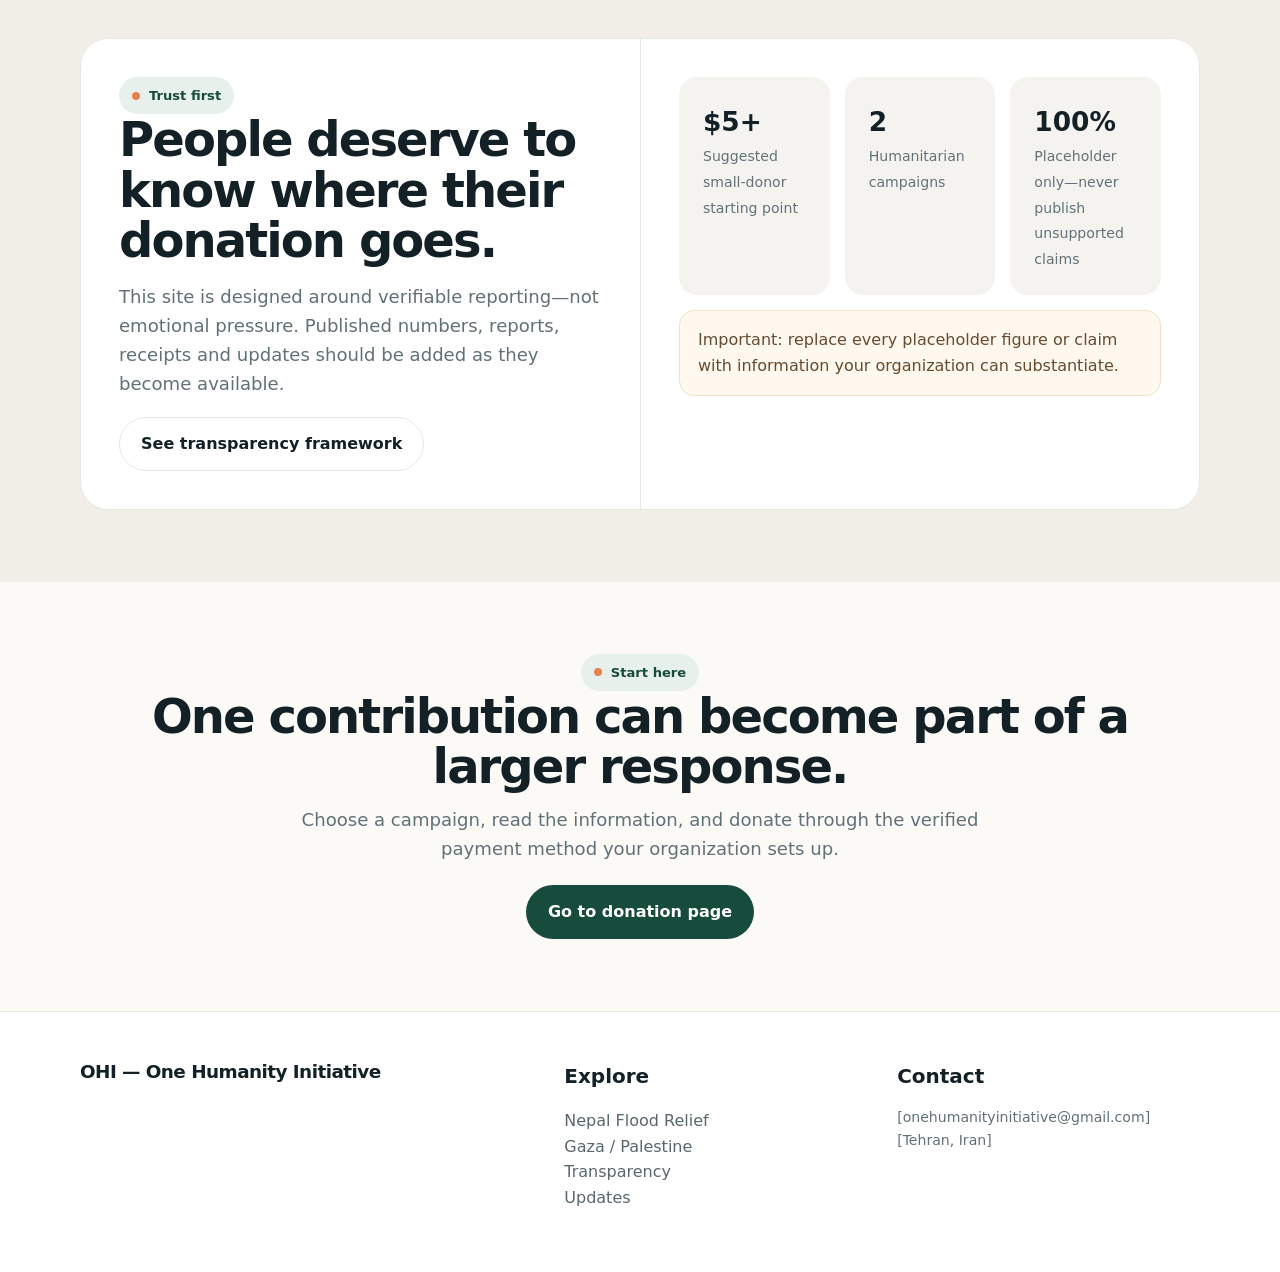
==== commit b7f48317: "Update index.html" ====
--- a/index.html
+++ b/index.html
@@ -109,7 +109,8 @@
   <div class="container footer-grid">
     <div>
       <div class="brand">OHI — One Humanity Initiative</div>
-      <p class="small">Humanitarian relief campaign website. Replace all bracketed placeholders with verified organizational information before publishing.</p>
+
+
     </div>
     <div>
       <h3>Explore</h3>
@@ -117,7 +118,7 @@
     </div>
     <div>
       <h3>Contact</h3>
-      <p class="small">[OFFICIAL EMAIL]<br>[OFFICIAL PHONE]<br>[OFFICIAL ADDRESS]</p>
+      <p class="small">[onehumanityinitiative@gmail.com]<br>[Tehran,  Iran]</p>
     </div>
   </div>
 </footer>
